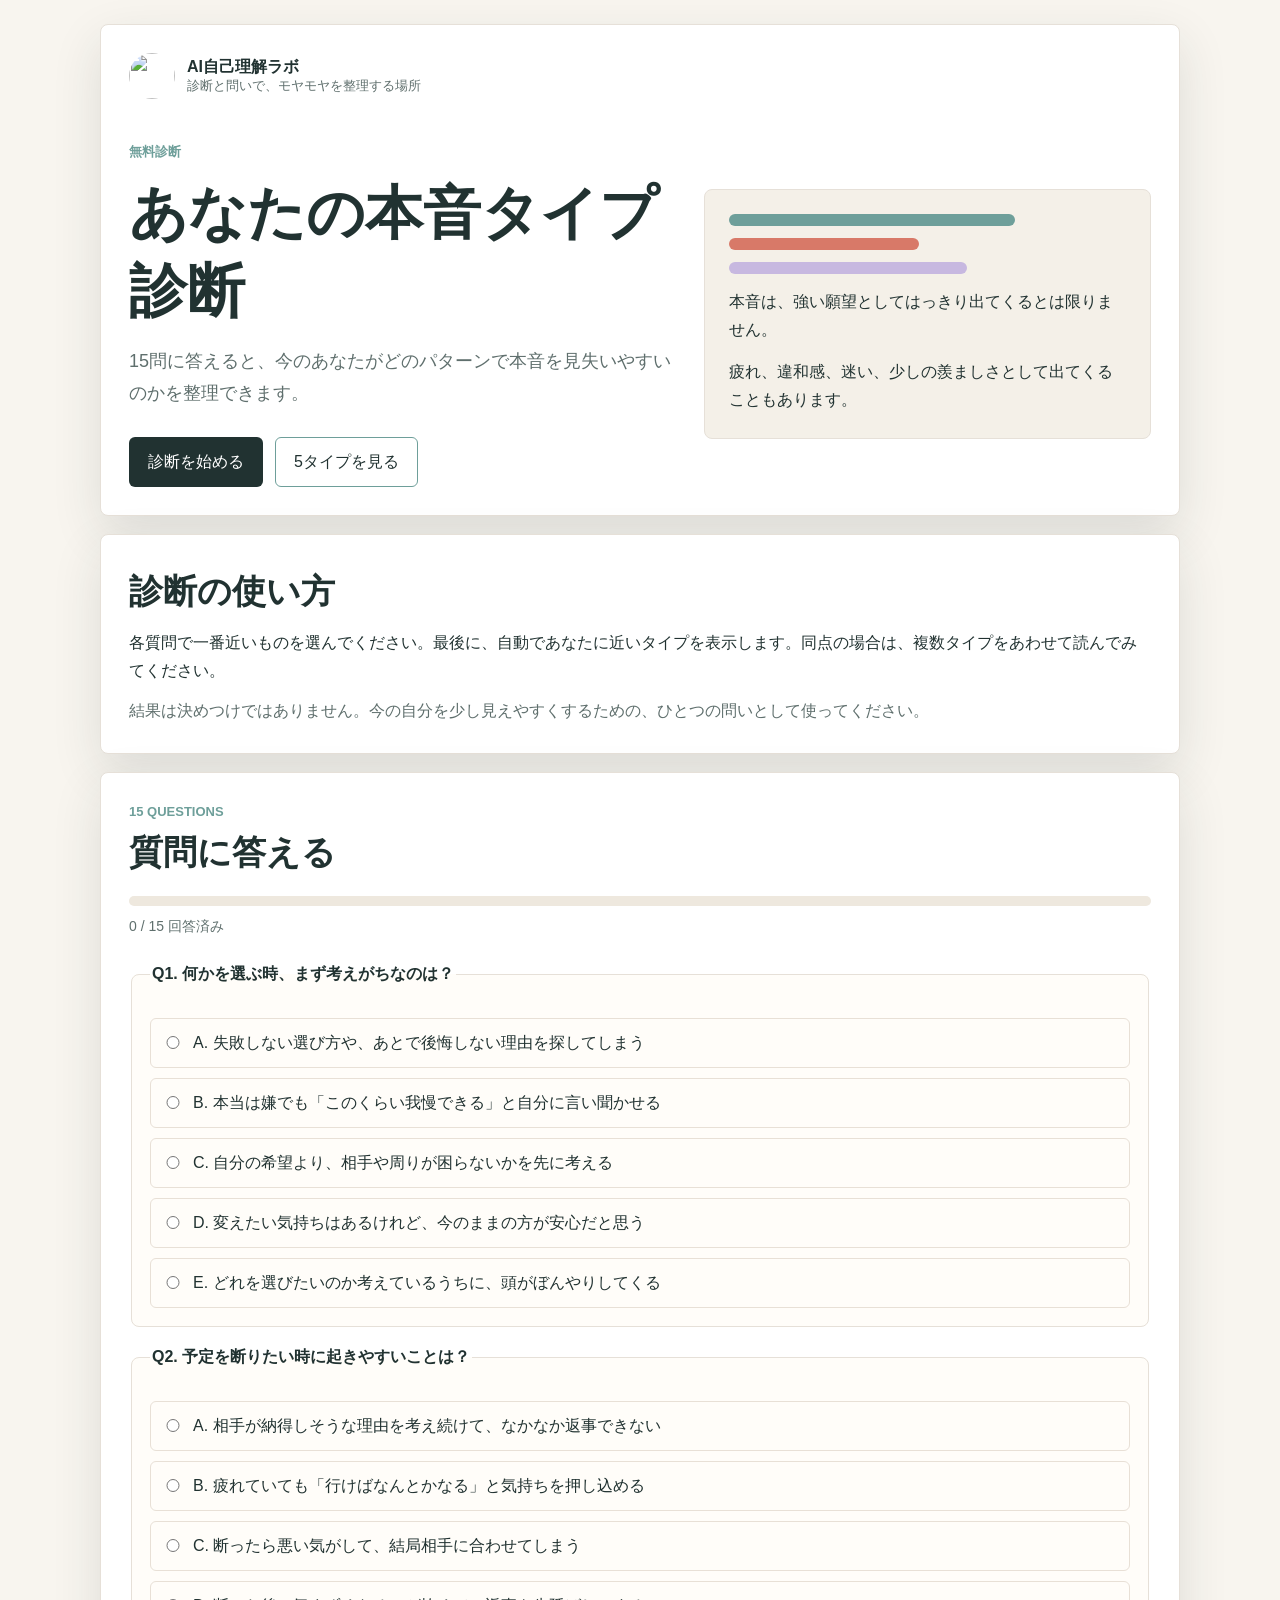
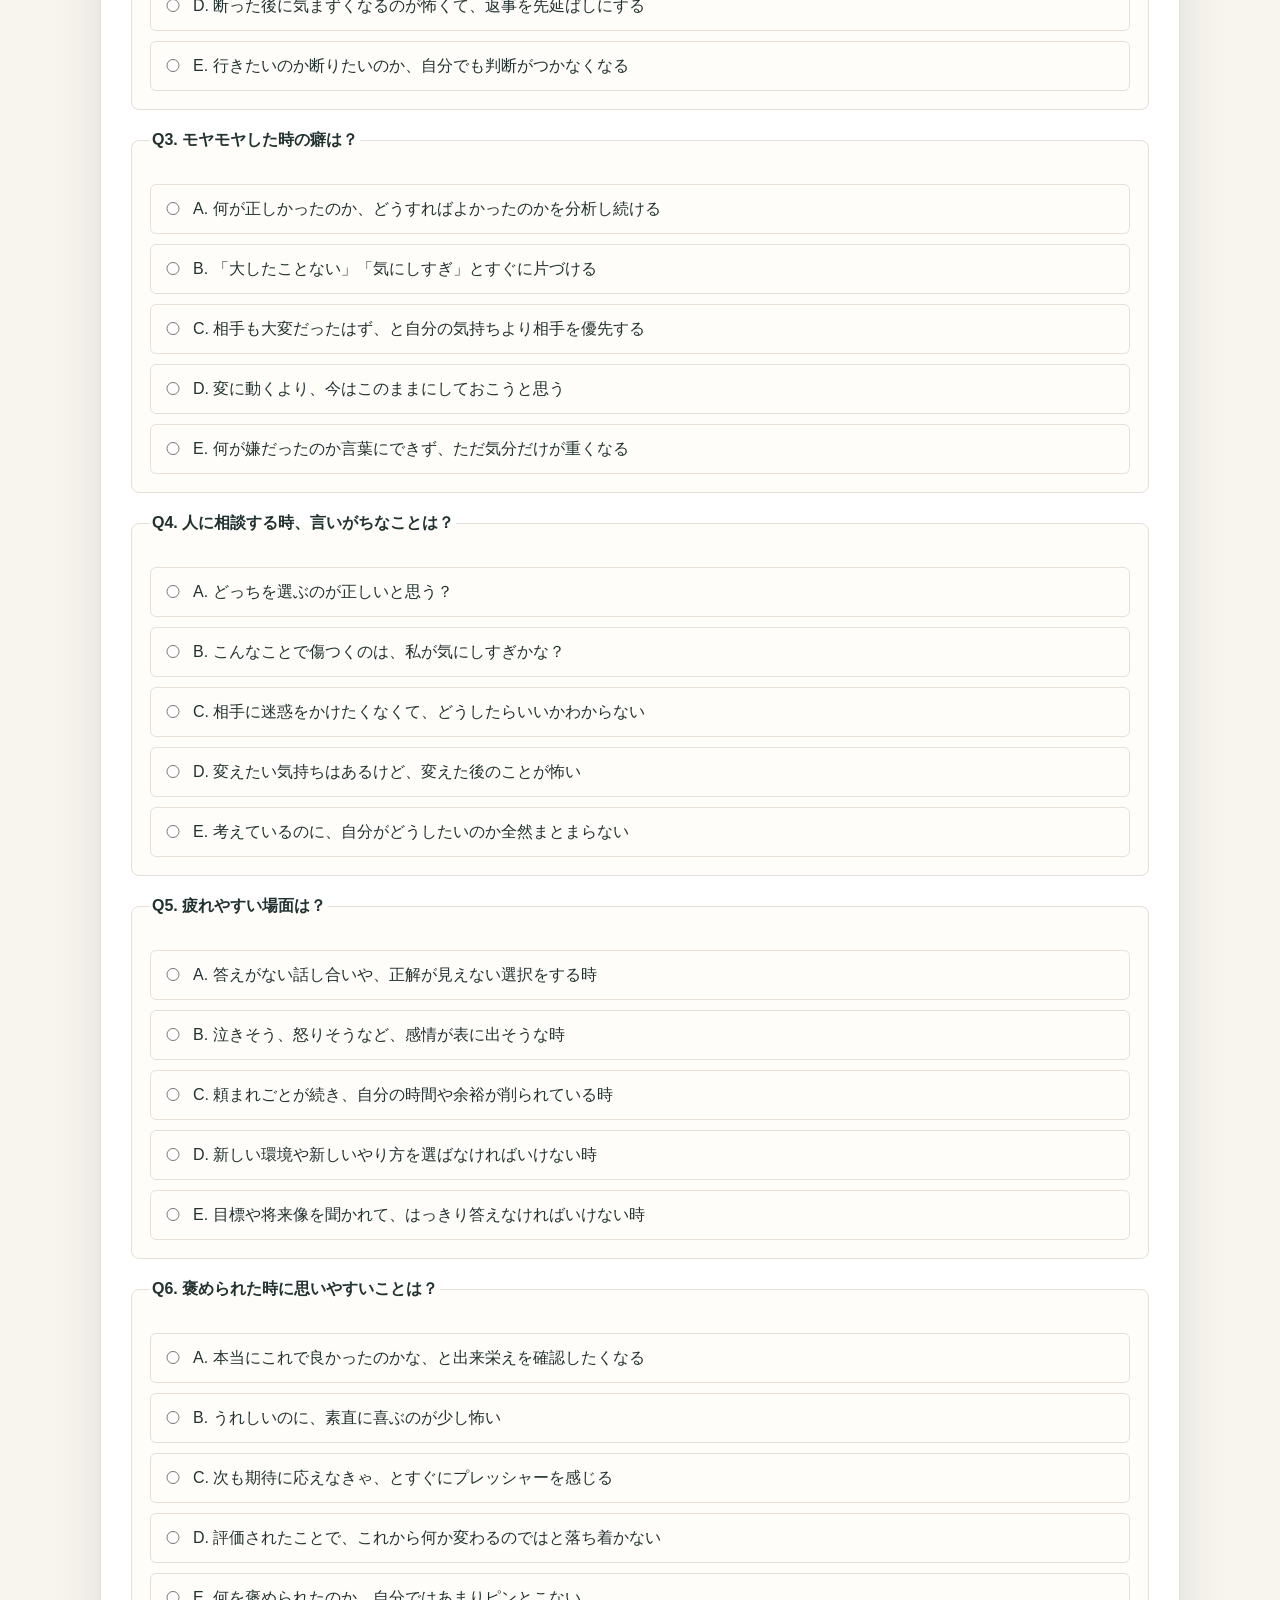
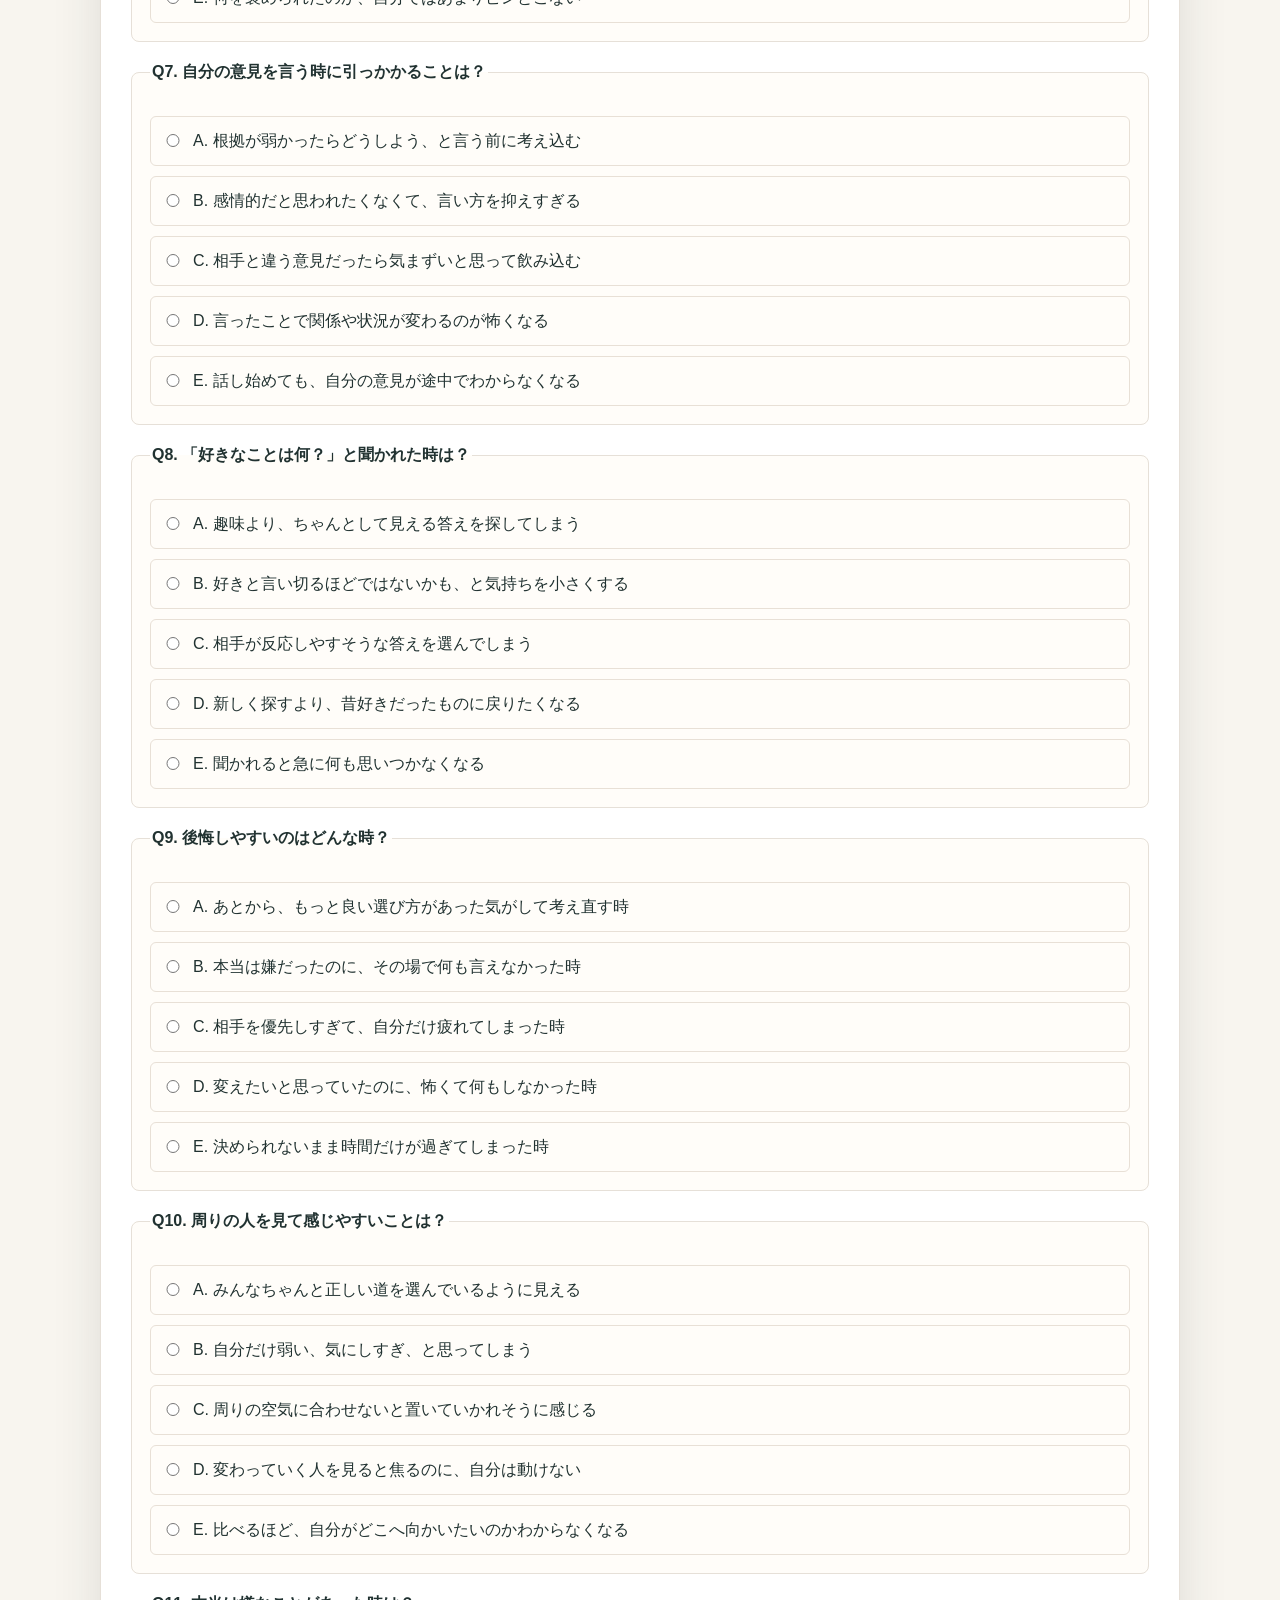
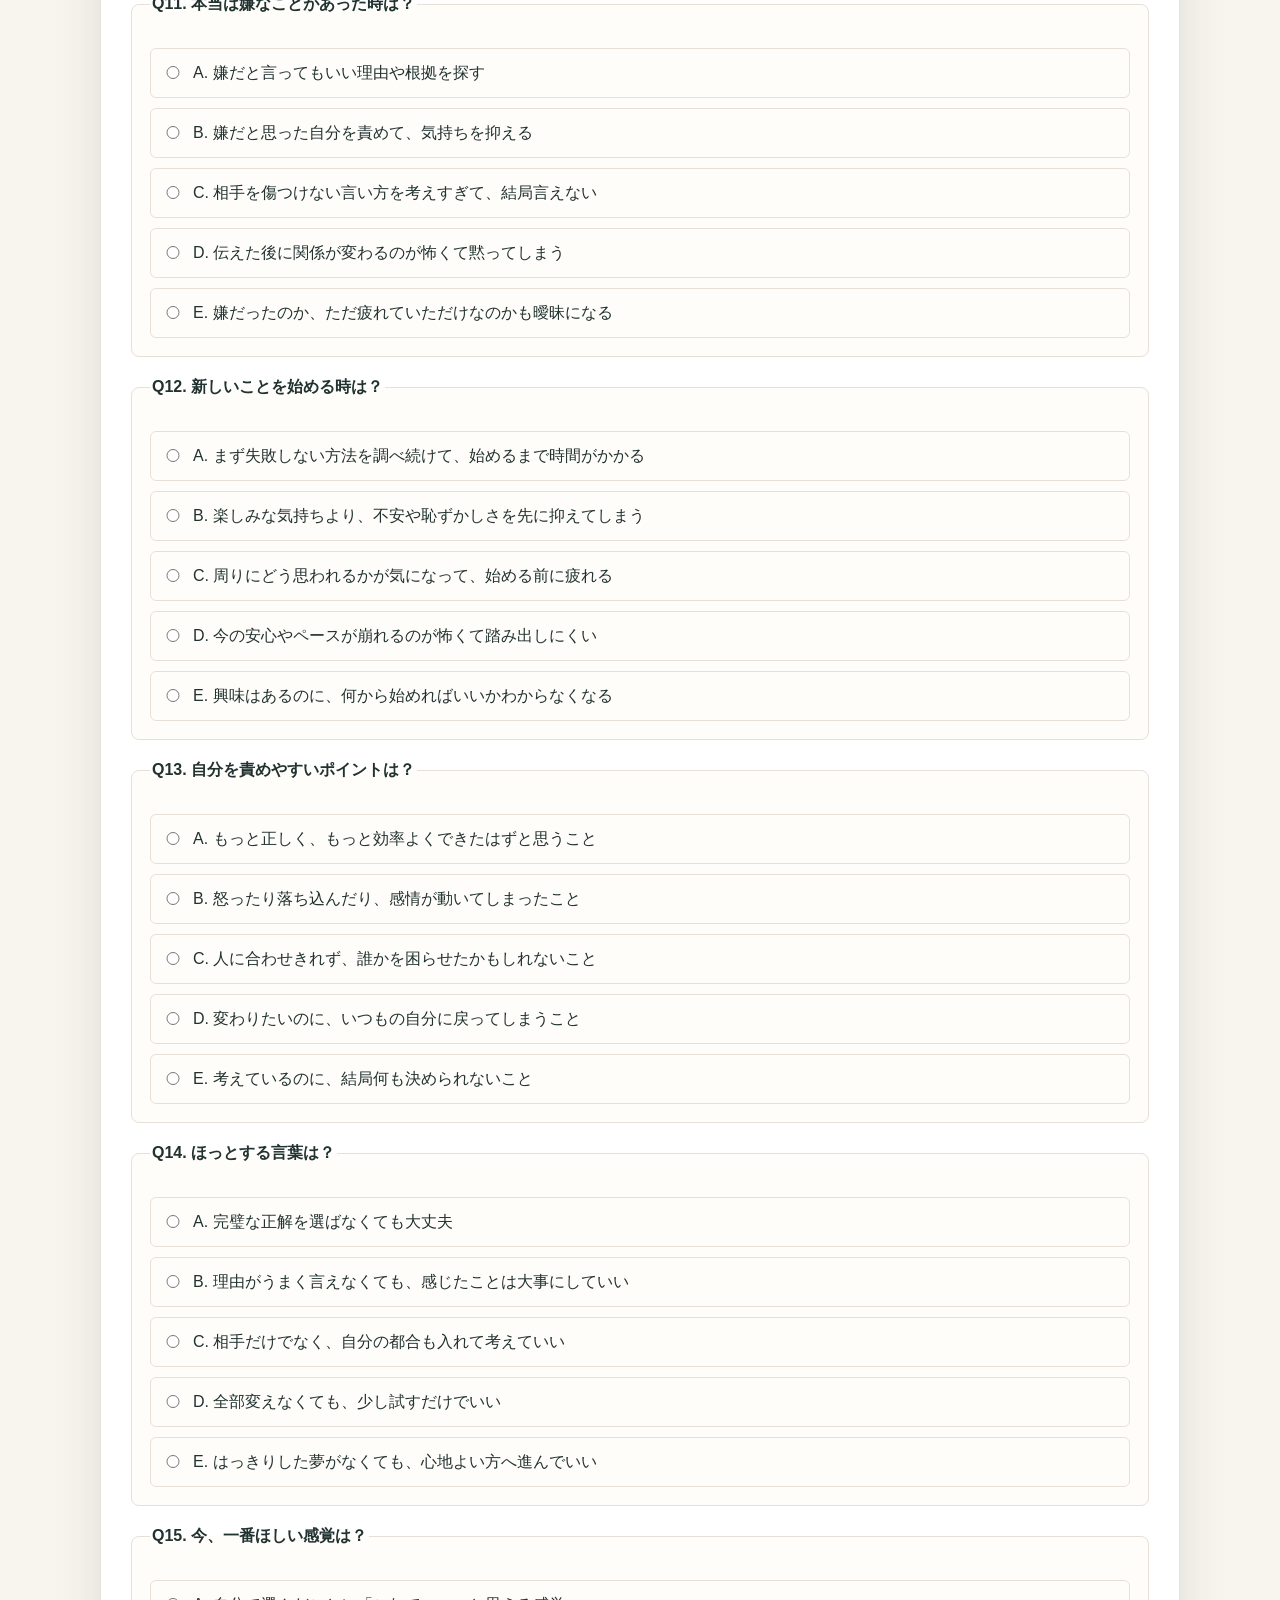
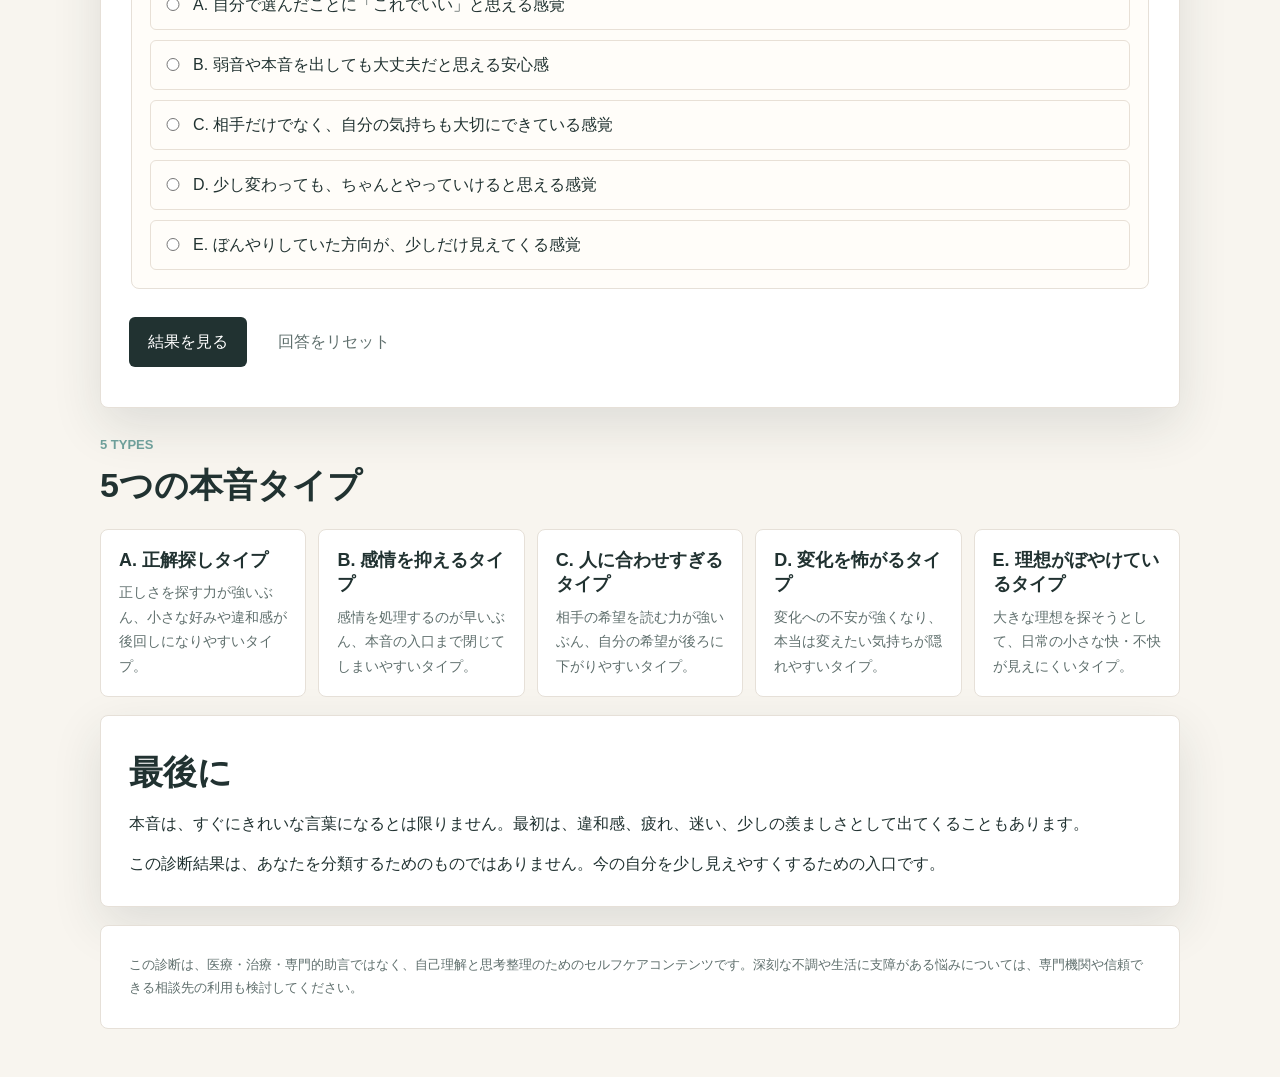
==== index.html @ d55d8503 "Add files via upload" ====
<!doctype html>
<html lang="ja">
  <head>
    <meta charset="utf-8" />
    <meta name="viewport" content="width=device-width, initial-scale=1" />
    <title>あなたの本音タイプ診断 | AI自己理解ラボ</title>
    <meta
      name="description"
      content="15問で、今のあなたがどのパターンで本音を見失いやすいのかを整理する無料診断です。"
    />
    <link rel="icon" href="../assets/ai-self-lab-icon.png" />
    <link rel="stylesheet" href="./style.css" />
  </head>
  <body>
    <main class="page-shell">
      <section class="hero" id="top">
        <div class="brand-row">
          <img class="brand-icon" src="../assets/ai-self-lab-icon.png" alt="" />
          <div>
            <p class="brand-name">AI自己理解ラボ</p>
            <p class="brand-note">診断と問いで、モヤモヤを整理する場所</p>
          </div>
        </div>

        <div class="hero-grid">
          <div class="hero-copy">
            <p class="eyebrow">無料診断</p>
            <h1>あなたの本音タイプ診断</h1>
            <p class="lead">
              15問に答えると、今のあなたがどのパターンで本音を見失いやすいのかを整理できます。
            </p>
            <div class="hero-actions">
              <a class="primary-button" href="#diagnosis">診断を始める</a>
              <a class="secondary-button" href="#types">5タイプを見る</a>
            </div>
          </div>
          <div class="hero-panel" aria-label="診断の概要">
            <div class="panel-line teal"></div>
            <div class="panel-line coral"></div>
            <div class="panel-line lavender"></div>
            <p>本音は、強い願望としてはっきり出てくるとは限りません。</p>
            <p>疲れ、違和感、迷い、少しの羨ましさとして出てくることもあります。</p>
          </div>
        </div>
      </section>

      <section class="intro">
        <h2>診断の使い方</h2>
        <p>
          各質問で一番近いものを選んでください。最後に、自動であなたに近いタイプを表示します。同点の場合は、複数タイプをあわせて読んでみてください。
        </p>
        <p class="note">
          結果は決めつけではありません。今の自分を少し見えやすくするための、ひとつの問いとして使ってください。
        </p>
      </section>

      <section class="diagnosis" id="diagnosis">
        <div class="section-heading">
          <p class="eyebrow">15 Questions</p>
          <h2>質問に答える</h2>
        </div>
        <div class="progress-wrap" aria-hidden="true">
          <div class="progress-bar" id="progressBar"></div>
        </div>
        <p class="progress-text" id="progressText">0 / 15 回答済み</p>
        <form id="quizForm" class="quiz-form"></form>
        <div class="form-actions">
          <button class="primary-button" type="button" id="showResultButton">結果を見る</button>
          <button class="text-button" type="button" id="resetButton">回答をリセット</button>
        </div>
        <p class="error-message" id="errorMessage" role="alert"></p>
      </section>

      <section class="result-section" id="result" hidden>
        <div class="result-card">
          <p class="eyebrow">Result</p>
          <h2 id="resultTitle"></h2>
          <p id="resultLead" class="result-lead"></p>
          <div class="score-list" id="scoreList" aria-label="タイプ別スコア"></div>
          <div class="result-block">
            <h3>本音を見つけるヒント</h3>
            <ul id="resultTips"></ul>
          </div>
          <div class="result-block">
            <h3>今日の問い</h3>
            <p id="resultQuestion" class="quote"></p>
          </div>
          <div class="result-block">
            <h3>AIプロンプト</h3>
            <p id="resultPrompt" class="prompt-box"></p>
            <button class="secondary-button" type="button" id="copyPromptButton">プロンプトをコピー</button>
            <p class="copy-status" id="copyStatus" aria-live="polite"></p>
          </div>
        </div>
      </section>

      <section class="types" id="types">
        <div class="section-heading">
          <p class="eyebrow">5 Types</p>
          <h2>5つの本音タイプ</h2>
        </div>
        <div class="type-grid" id="typeGrid"></div>
      </section>

      <section class="closing">
        <h2>最後に</h2>
        <p>
          本音は、すぐにきれいな言葉になるとは限りません。最初は、違和感、疲れ、迷い、少しの羨ましさとして出てくることもあります。
        </p>
        <p>
          この診断結果は、あなたを分類するためのものではありません。今の自分を少し見えやすくするための入口です。
        </p>
      </section>

      <footer class="footer">
        <p>
          この診断は、医療・治療・専門的助言ではなく、自己理解と思考整理のためのセルフケアコンテンツです。深刻な不調や生活に支障がある悩みについては、専門機関や信頼できる相談先の利用も検討してください。
        </p>
      </footer>
    </main>

    <script src="./script.js"></script>
  </body>
</html>
---- style.css ----
:root {
  --ink: #213231;
  --muted: #5f6f6d;
  --paper: #f8f5ef;
  --surface: #ffffff;
  --teal: #6e9f9a;
  --coral: #d87968;
  --lavender: #c7b8e0;
  --gold: #eecf7a;
  --line: #e6e0d8;
  --shadow: 0 18px 50px rgba(33, 50, 49, 0.12);
}

* {
  box-sizing: border-box;
}

html {
  scroll-behavior: smooth;
}

body {
  margin: 0;
  background: var(--paper);
  color: var(--ink);
  font-family: -apple-system, BlinkMacSystemFont, "Hiragino Sans", "Noto Sans JP", "Yu Gothic", sans-serif;
  line-height: 1.75;
}

button,
input {
  font: inherit;
}

.page-shell {
  width: min(1080px, calc(100% - 32px));
  margin: 0 auto;
  padding: 24px 0 48px;
}

.hero,
.intro,
.diagnosis,
.result-card,
.closing,
.footer {
  background: var(--surface);
  border: 1px solid var(--line);
  border-radius: 8px;
  box-shadow: var(--shadow);
}

.hero {
  padding: 28px;
}

.brand-row {
  display: flex;
  align-items: center;
  gap: 12px;
}

.brand-icon {
  width: 46px;
  height: 46px;
  border-radius: 50%;
}

.brand-name,
.brand-note,
.eyebrow,
.progress-text,
.copy-status {
  margin: 0;
}

.brand-name {
  font-weight: 700;
  line-height: 1.25;
}

.brand-note {
  color: var(--muted);
  font-size: 13px;
  line-height: 1.4;
}

.hero-grid {
  display: grid;
  grid-template-columns: minmax(0, 1.1fr) minmax(280px, 0.9fr);
  gap: 28px;
  align-items: center;
  margin-top: 42px;
}

.eyebrow {
  color: var(--teal);
  font-size: 13px;
  font-weight: 700;
  letter-spacing: 0;
  text-transform: uppercase;
}

h1,
h2,
h3 {
  letter-spacing: 0;
  line-height: 1.35;
}

h1 {
  margin: 10px 0 16px;
  font-size: clamp(34px, 6vw, 58px);
}

h2 {
  margin: 6px 0 14px;
  font-size: clamp(24px, 4vw, 34px);
}

h3 {
  margin: 0 0 8px;
  font-size: 18px;
}

.lead {
  margin: 0;
  color: var(--muted);
  font-size: 18px;
}

.hero-actions,
.form-actions {
  display: flex;
  flex-wrap: wrap;
  gap: 12px;
  margin-top: 28px;
}

.primary-button,
.secondary-button,
.text-button {
  min-height: 46px;
  border-radius: 6px;
  border: 1px solid transparent;
  cursor: pointer;
  display: inline-flex;
  align-items: center;
  justify-content: center;
  padding: 10px 18px;
  text-decoration: none;
  transition: transform 0.18s ease, background 0.18s ease, border-color 0.18s ease;
}

.primary-button {
  background: var(--ink);
  color: #fff;
}

.secondary-button {
  background: #fff;
  border-color: var(--teal);
  color: var(--ink);
}

.text-button {
  background: transparent;
  color: var(--muted);
}

.primary-button:hover,
.secondary-button:hover,
.text-button:hover {
  transform: translateY(-1px);
}

.hero-panel {
  background: #f4f0e8;
  border: 1px solid var(--line);
  border-radius: 8px;
  padding: 24px;
}

.hero-panel p {
  margin: 14px 0 0;
}

.panel-line {
  height: 12px;
  border-radius: 999px;
  margin-bottom: 12px;
}

.panel-line.teal {
  width: 72%;
  background: var(--teal);
}

.panel-line.coral {
  width: 48%;
  background: var(--coral);
}

.panel-line.lavender {
  width: 60%;
  background: var(--lavender);
}

.intro,
.diagnosis,
.closing,
.footer {
  margin-top: 18px;
  padding: 28px;
}

.intro p,
.closing p,
.footer p {
  margin: 0;
}

.intro p + p,
.closing p + p {
  margin-top: 12px;
}

.note {
  color: var(--muted);
}

.section-heading {
  margin-bottom: 20px;
}

.progress-wrap {
  height: 10px;
  background: #eee8de;
  border-radius: 999px;
  overflow: hidden;
}

.progress-bar {
  width: 0%;
  height: 100%;
  background: linear-gradient(90deg, var(--teal), var(--coral));
  transition: width 0.2s ease;
}

.progress-text {
  color: var(--muted);
  font-size: 14px;
  margin-top: 8px;
}

.quiz-form {
  display: grid;
  gap: 16px;
  margin-top: 22px;
}

.question-card {
  border: 1px solid var(--line);
  border-radius: 8px;
  padding: 18px;
  background: #fffdf9;
}

.question-title {
  margin: 0 0 12px;
  font-weight: 700;
}

.options {
  display: grid;
  gap: 10px;
}

.option {
  display: grid;
  grid-template-columns: 22px 1fr;
  gap: 10px;
  align-items: start;
  min-height: 44px;
  padding: 10px;
  border: 1px solid #e8e0d6;
  border-radius: 6px;
  cursor: pointer;
}

.option:has(input:checked) {
  border-color: var(--teal);
  background: #eef6f4;
}

.option input {
  margin-top: 7px;
  accent-color: var(--teal);
}

.error-message {
  margin: 12px 0 0;
  color: #a34232;
  font-weight: 700;
}

.result-section {
  margin-top: 18px;
}

.result-card {
  padding: 28px;
}

.result-lead {
  color: var(--muted);
  font-size: 17px;
}

.score-list {
  display: grid;
  gap: 10px;
  margin: 20px 0;
}

.score-row {
  display: grid;
  grid-template-columns: minmax(120px, 180px) 1fr 36px;
  gap: 10px;
  align-items: center;
}

.score-track {
  height: 10px;
  background: #eee8de;
  border-radius: 999px;
  overflow: hidden;
}

.score-fill {
  height: 100%;
  background: var(--teal);
}

.result-block {
  border-top: 1px solid var(--line);
  padding-top: 18px;
  margin-top: 18px;
}

.quote,
.prompt-box {
  margin: 0;
  border-left: 4px solid var(--coral);
  background: #fff8f4;
  padding: 14px;
  border-radius: 0 6px 6px 0;
}

.prompt-box {
  border-left-color: var(--teal);
  background: #f1f7f6;
}

.types {
  margin-top: 26px;
}

.type-grid {
  display: grid;
  grid-template-columns: repeat(5, minmax(0, 1fr));
  gap: 12px;
}

.type-card {
  background: var(--surface);
  border: 1px solid var(--line);
  border-radius: 8px;
  padding: 18px;
}

.type-card p {
  margin: 8px 0 0;
  color: var(--muted);
  font-size: 14px;
}

.footer {
  box-shadow: none;
  color: var(--muted);
  font-size: 13px;
}

@media (max-width: 860px) {
  .hero-grid,
  .type-grid {
    grid-template-columns: 1fr;
  }

  .score-row {
    grid-template-columns: 1fr 42px;
  }

  .score-track {
    grid-column: 1 / -1;
    grid-row: 2;
  }
}

@media (max-width: 560px) {
  .page-shell {
    width: min(100% - 20px, 1080px);
    padding-top: 10px;
  }

  .hero,
  .intro,
  .diagnosis,
  .result-card,
  .closing,
  .footer {
    padding: 18px;
  }

  .hero-grid {
    margin-top: 28px;
  }

  .primary-button,
  .secondary-button,
  .text-button {
    width: 100%;
  }
}
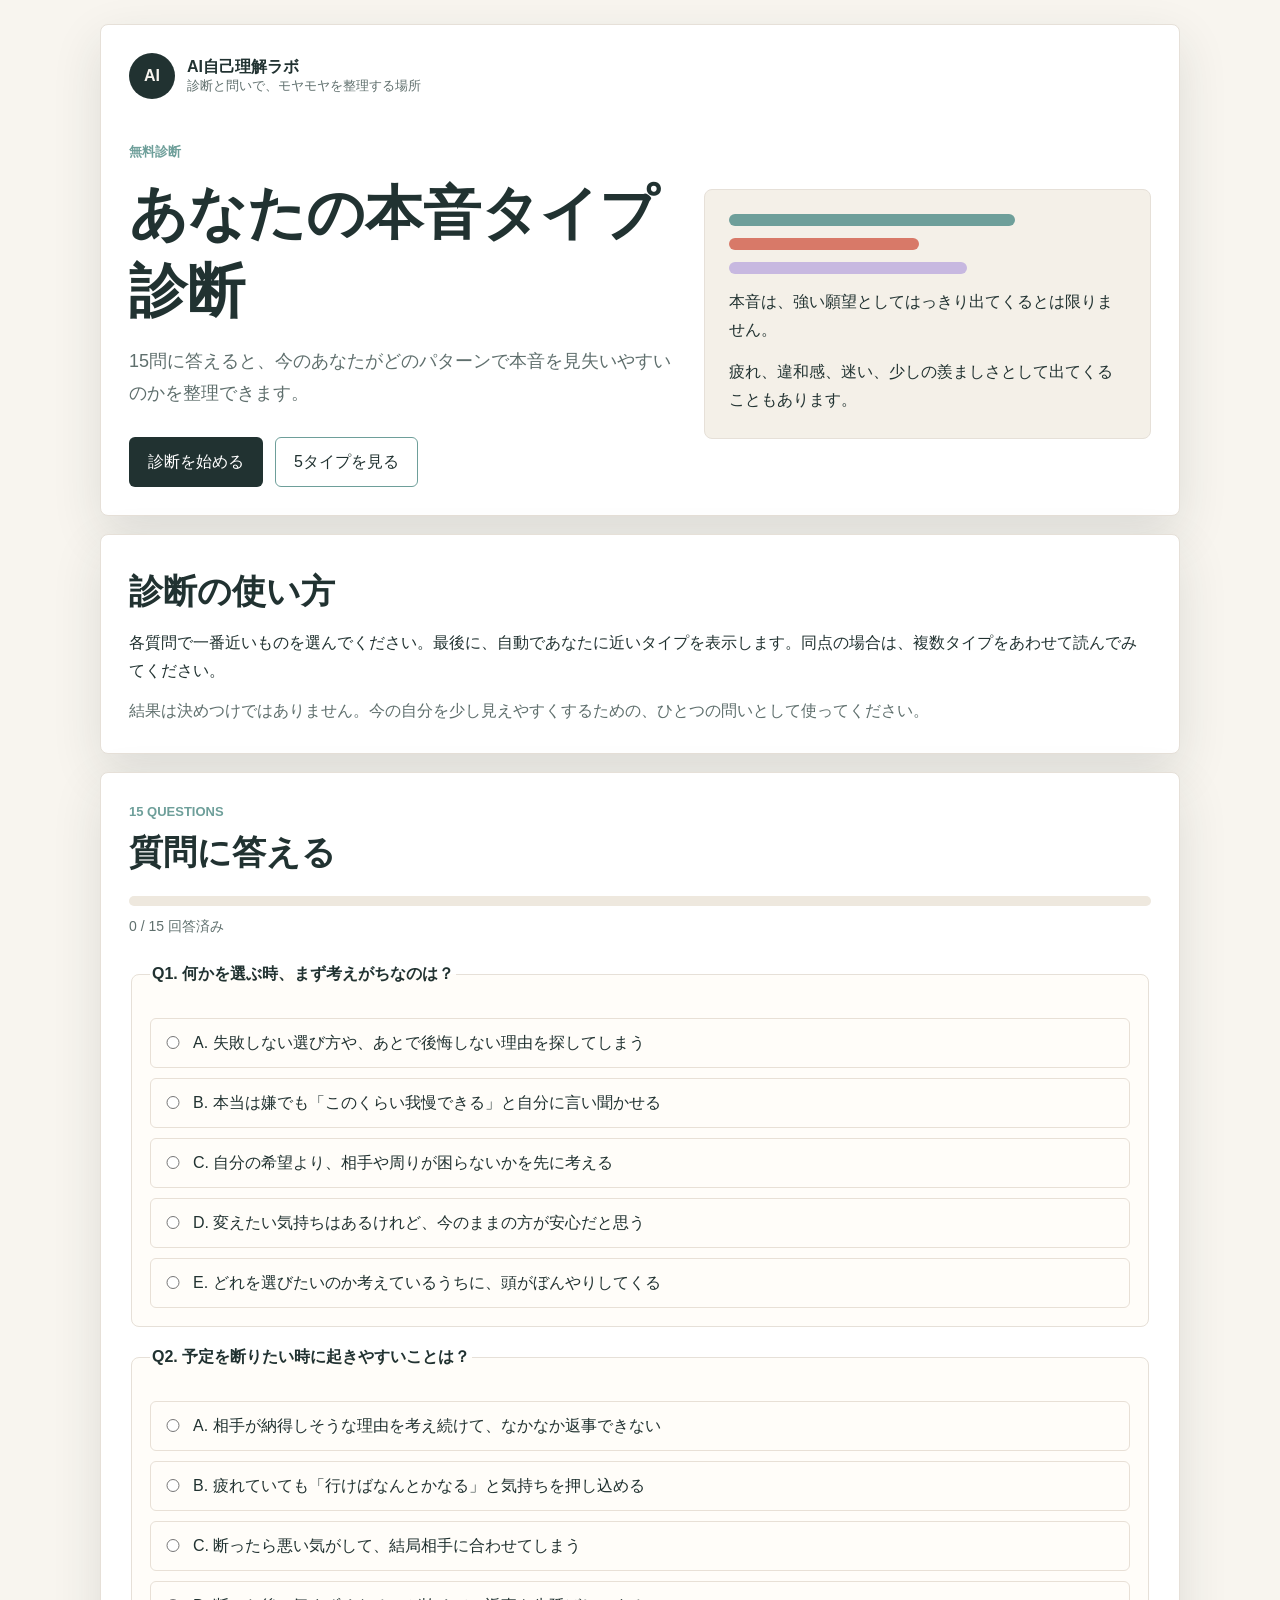
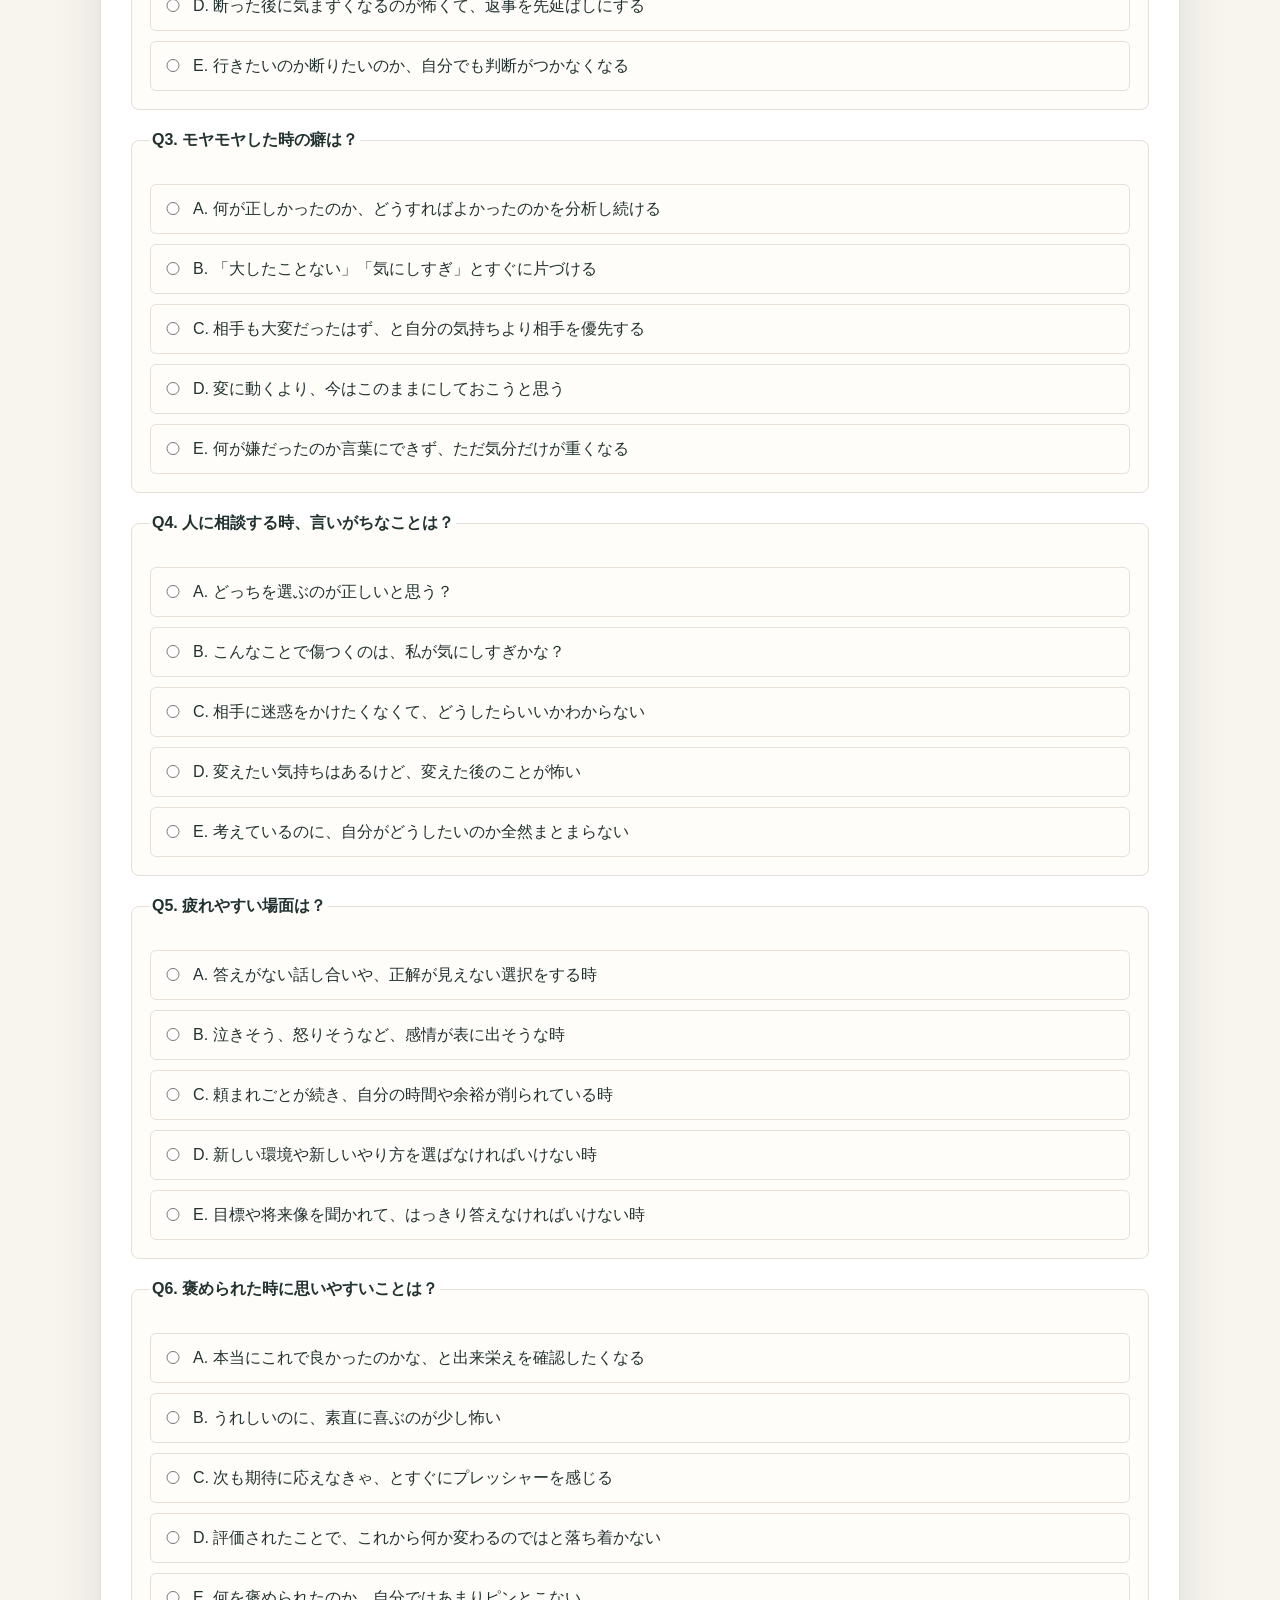
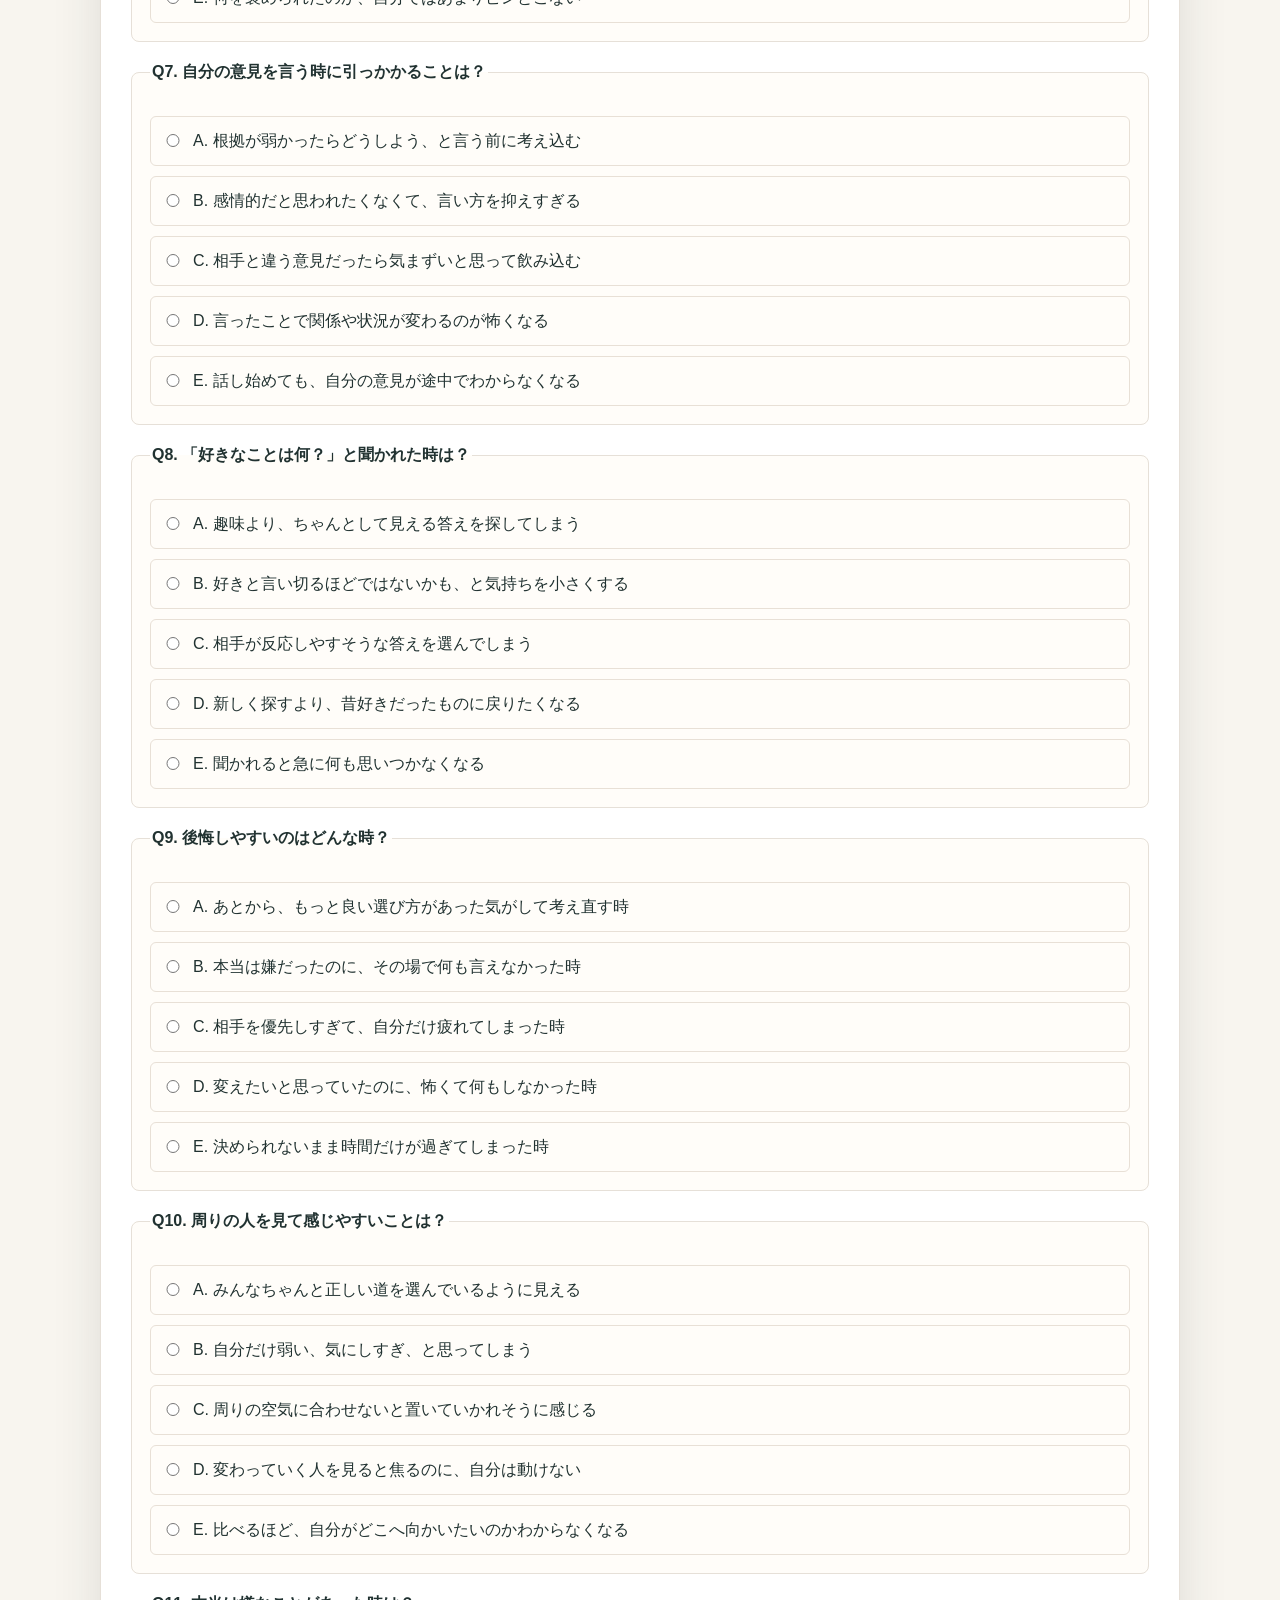
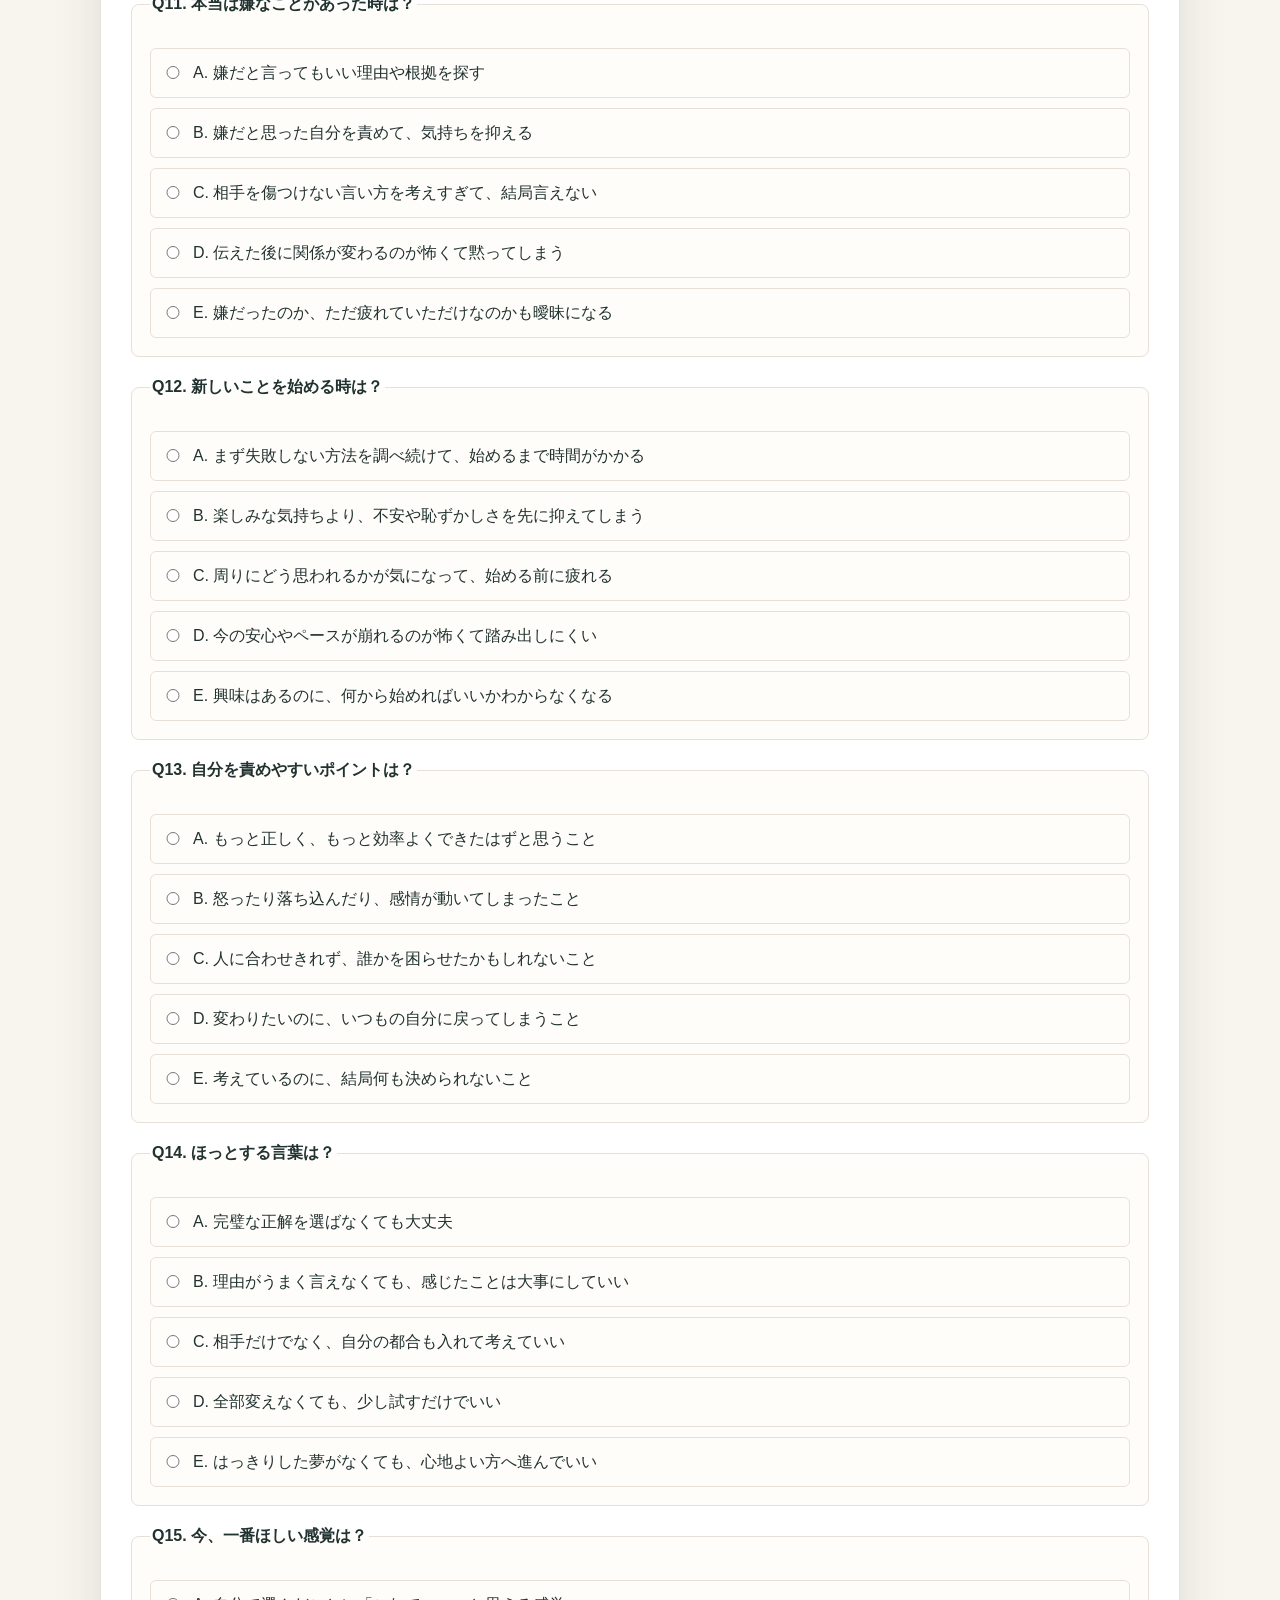
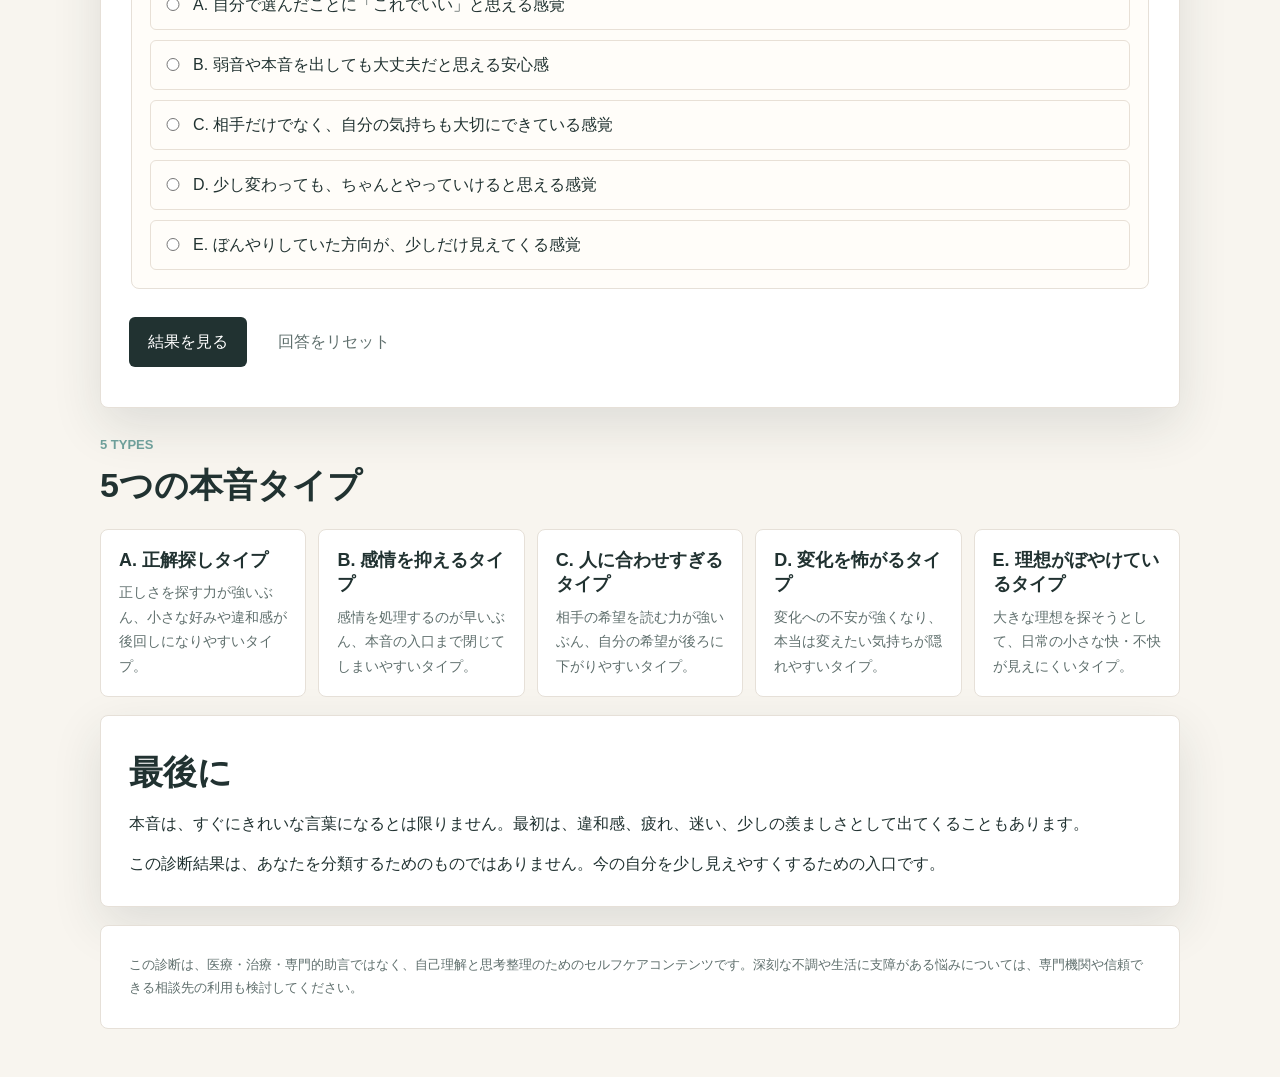
==== commit cb3731d3: "Add files via upload" ====
--- a/index.html
+++ b/index.html
@@ -8,14 +8,15 @@
       name="description"
       content="15問で、今のあなたがどのパターンで本音を見失いやすいのかを整理する無料診断です。"
     />
-    <link rel="icon" href="../assets/ai-self-lab-icon.png" />
+    <link rel="icon" href="./assets/ai-self-lab-icon.png" />
     <link rel="stylesheet" href="./style.css" />
   </head>
   <body>
     <main class="page-shell">
       <section class="hero" id="top">
         <div class="brand-row">
-          <img class="brand-icon" src="../assets/ai-self-lab-icon.png" alt="" />
+          <img class="brand-icon" src="./assets/ai-self-lab-icon.png" alt="" onerror="this.hidden=true" />
+          <span class="brand-fallback" aria-hidden="true">AI</span>
           <div>
             <p class="brand-name">AI自己理解ラボ</p>
             <p class="brand-note">診断と問いで、モヤモヤを整理する場所</p>
--- a/style.css
+++ b/style.css
@@ -60,10 +60,29 @@
   gap: 12px;
 }
 
-.brand-icon {
+.brand-icon,
+.brand-fallback {
   width: 46px;
   height: 46px;
   border-radius: 50%;
+}
+
+.brand-icon {
+  object-fit: cover;
+}
+
+.brand-fallback {
+  display: none;
+  align-items: center;
+  justify-content: center;
+  background: var(--ink);
+  color: var(--paper);
+  font-weight: 800;
+  font-size: 16px;
+}
+
+.brand-icon[hidden] + .brand-fallback {
+  display: inline-flex;
 }
 
 .brand-name,
